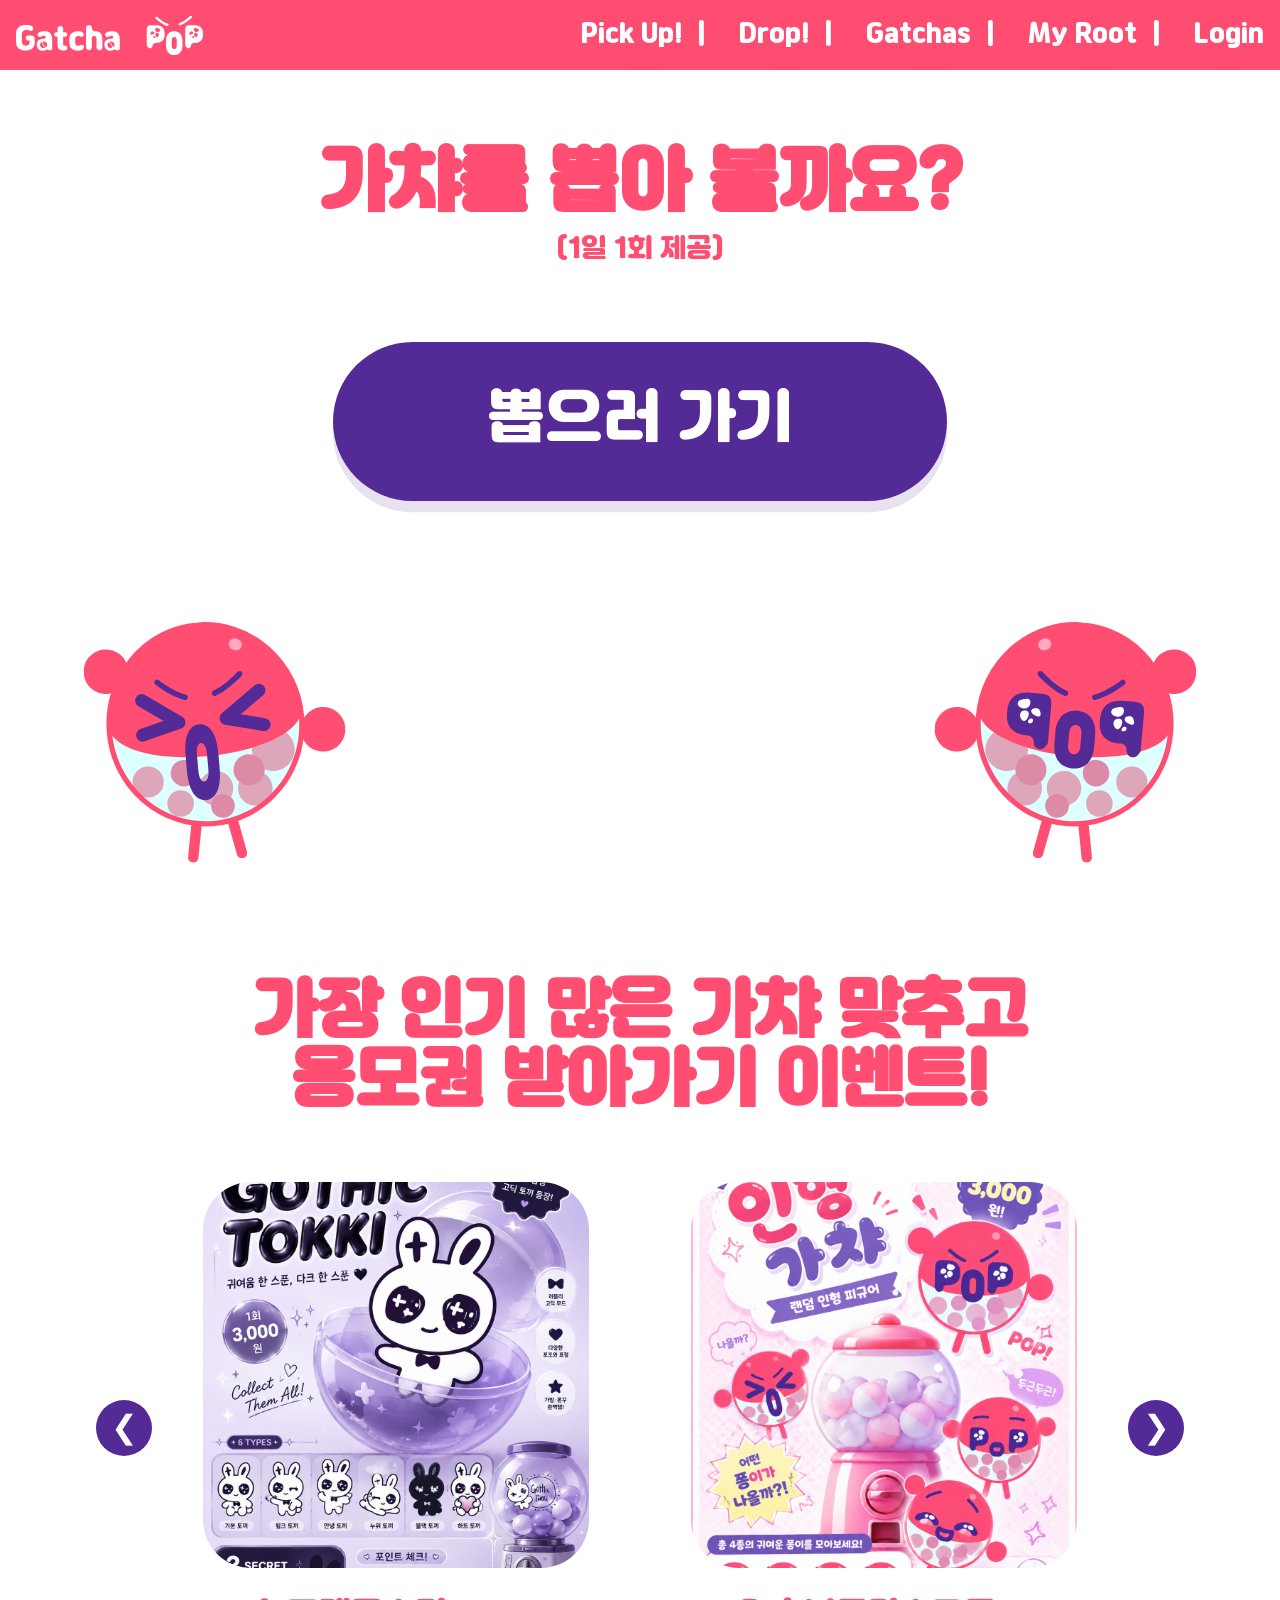
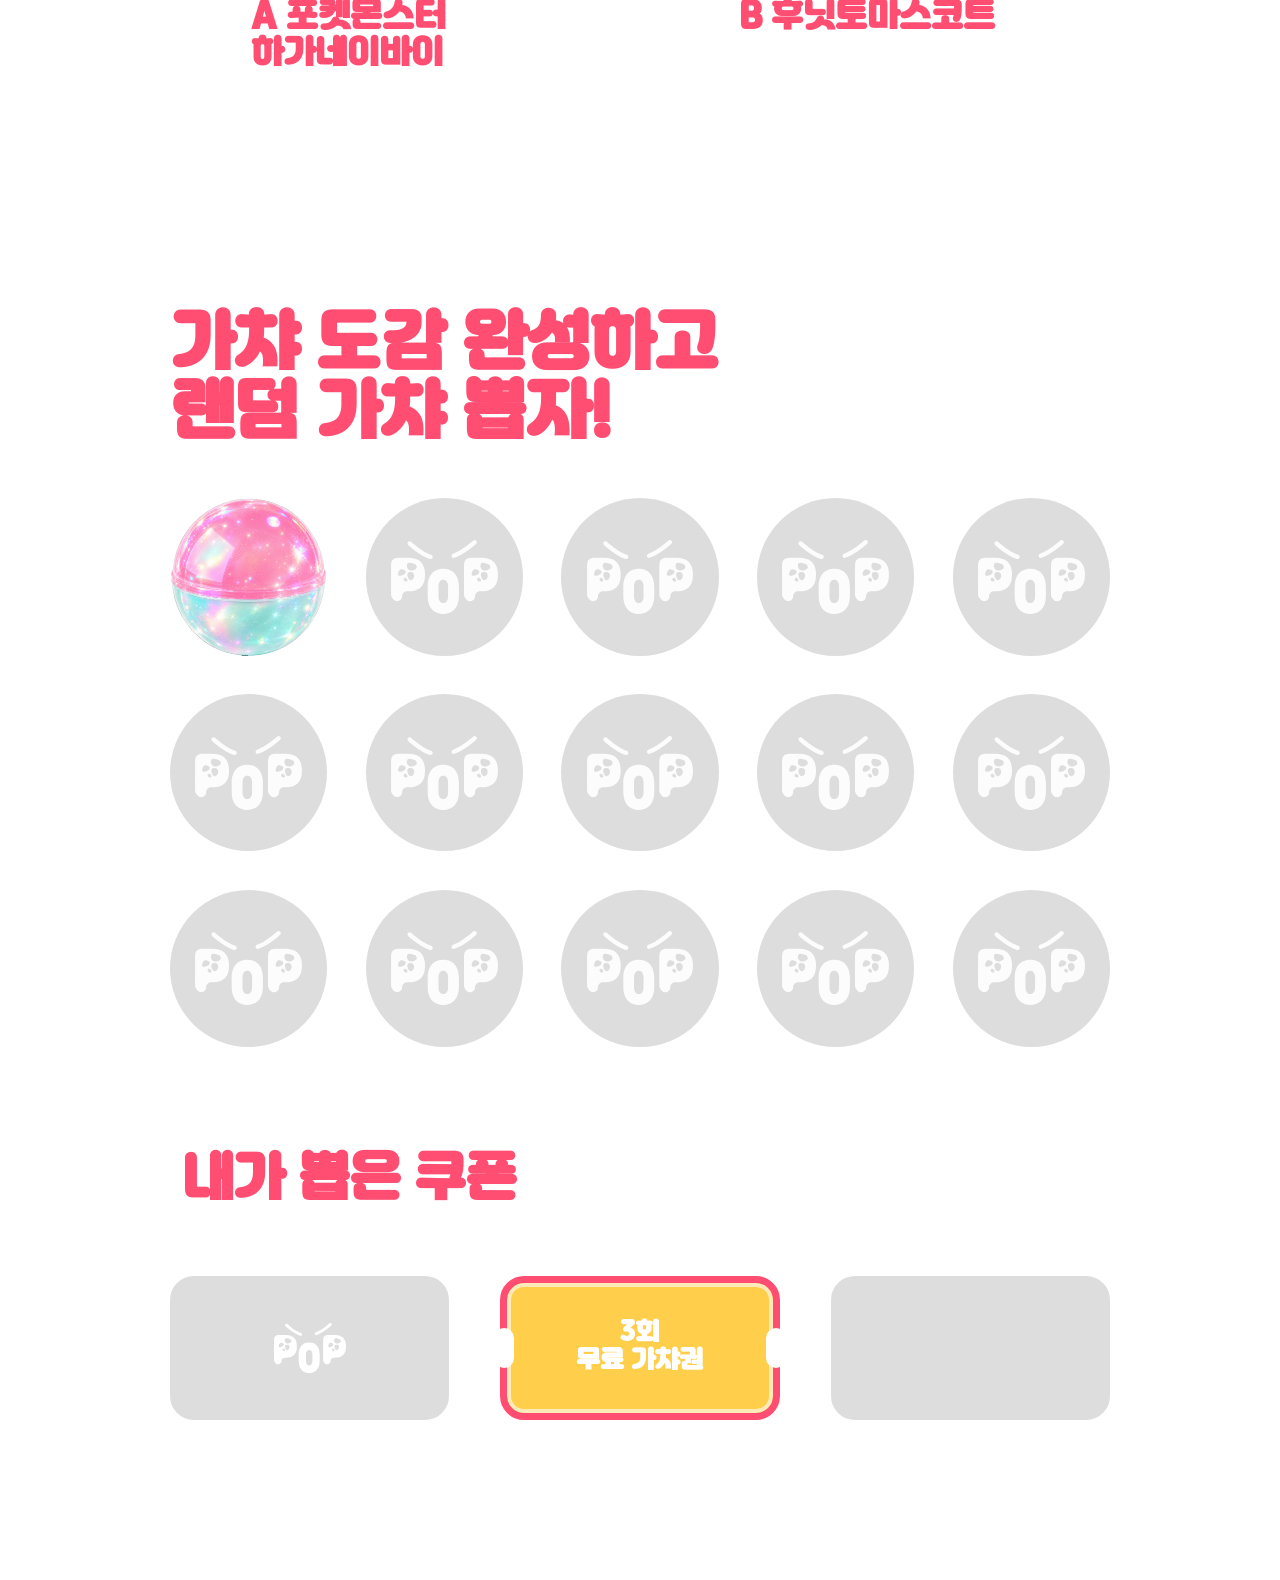
==== Drop/drop.html @ c008df4c "첫 커밋" ====
<!DOCTYPE html>
<html lang="en">
<head>
    <meta charset="UTF-8">
    <meta name="viewport" content="width=device-width, initial-scale=1.0">
    <title>Document</title>
    <link rel="stylesheet" href="../css/reset.css">
    <link rel="stylesheet" href="./drop.css">
    <link rel="stylesheet" href="../css/header.css">
</head>
<body>
    <!-- 헤더 부분 시작 -->
       <header>
        <div class="inner">
        <nav>
            <a class="logo" href="../index.html" aria-label="홈으로 이동"></a>
            <ul>
                <li>
                    <a href="../Pickup/pickup.html">Pick Up!&nbsp;&nbsp;|</a>
                </li>

                <li>
                    <a href="../Drop/drop.html">Drop!&nbsp;&nbsp;|</a>
                </li>

                <li>
                    <a href="../who/who.html">Gatchas&nbsp;&nbsp;|</a>
                </li>

                <li>
                    <a href="../myroot/myroot.html">My Root&nbsp;&nbsp;|</a>
                </li>

                <li>
                    <a href="../login/login.html">Login</a>
                </li>
            </ul>
        </nav>
        </div>
       </header>
       <!-- section start -->
        <section class="section1">
    <div class="drop-hero-inner">
        <div class="drop-hero-copy">
            <h1>가챠를 뽑아 볼까요?</h1>
            <p>(1일 1회 제공)</p>
            <a class="drop-draw-button" href="#">뽑으러 가기</a>
        </div>

        <img class="drop-character drop-character-left"
             src="../all/chara-ohno.svg"
             alt="가챠를 기대하는 퐁이">
        <img class="drop-character drop-character-right"
             src="../all/chara-nomal.svg"
             alt="가챠를 안내하는 퐁이">
    </div>
</section>
<!-- 섹션2시작 -->
 <section class="section2">
    <div class="drop-event-inner">
        <h2>가장 인기 많은 가챠 맞추고<br>응모권 받아가기 이벤트!</h2>

        <div class="drop-event-slider">
            <button class="drop-event-arrow drop-event-prev" type="button" aria-label="이전 이벤트 상품">&#10094;</button>

            <div class="drop-event-list">
                <article class="drop-event-card">
                    <img src="../all/1.png" alt="A 포켓몬스터 가챠 상품">
                    <h3>A 포켓몬스터<br>하가네이바이</h3>
                </article>
                <article class="drop-event-card">
                    <img src="../all/2.png" alt="B 포켓몬스터 가챠 상품">
                    <h3>B 후닛토마스코트</h3>
                </article>
            </div>

            <button class="drop-event-arrow drop-event-next" type="button" aria-label="다음 이벤트 상품">&#10095;</button>
        </div>
    </div>
</section>
<!-- 섹션3 시작 -->
 <section class="section3">
    <div class="collection-inner">
        <h2>가챠 도감 완성하고<br>랜덤 가챠 뽑자!</h2>

        <div class="collection-grid" aria-label="가챠 도감">
            <div class="collection-item collected">
                <img src="../all/ball01.png" alt="수집한 가챠 캡슐">
            </div>            <div class="collection-item locked">
                <img src="../all/face.svg" alt="아직 잠긴 가챠 도감">
            </div>            <div class="collection-item locked">
                <img src="../all/face.svg" alt="아직 잠긴 가챠 도감">
            </div>            <div class="collection-item locked">
                <img src="../all/face.svg" alt="아직 잠긴 가챠 도감">
            </div>            <div class="collection-item locked">
                <img src="../all/face.svg" alt="아직 잠긴 가챠 도감">
            </div>            <div class="collection-item locked">
                <img src="../all/face.svg" alt="아직 잠긴 가챠 도감">
            </div>            <div class="collection-item locked">
                <img src="../all/face.svg" alt="아직 잠긴 가챠 도감">
            </div>            <div class="collection-item locked">
                <img src="../all/face.svg" alt="아직 잠긴 가챠 도감">
            </div>            <div class="collection-item locked">
                <img src="../all/face.svg" alt="아직 잠긴 가챠 도감">
            </div>            <div class="collection-item locked">
                <img src="../all/face.svg" alt="아직 잠긴 가챠 도감">
            </div>            <div class="collection-item locked">
                <img src="../all/face.svg" alt="아직 잠긴 가챠 도감">
            </div>            <div class="collection-item locked">
                <img src="../all/face.svg" alt="아직 잠긴 가챠 도감">
            </div>            <div class="collection-item locked">
                <img src="../all/face.svg" alt="아직 잠긴 가챠 도감">
            </div>            <div class="collection-item locked">
                <img src="../all/face.svg" alt="아직 잠긴 가챠 도감">
            </div>            <div class="collection-item locked">
                <img src="../all/face.svg" alt="아직 잠긴 가챠 도감">
            </div>        </div>

        <h3>내가 뽑은 쿠폰</h3>
        <div class="coupon-list">
            <div class="coupon-slot">
                <img src="../all/face.svg" alt="" aria-hidden="true">
            </div>
            <div class="coupon-slot coupon-active">
                <strong>3회<br>무료 가챠권</strong>
            </div>
            <div class="coupon-slot"></div>
        </div>
    </div>
</section>
</body>
</html>
---- Drop/drop.css ----
﻿@font-face {
    font-family: "Jalnan2";
    src:
        url("../Jalnan2TTF.ttf") format("truetype"),
        url("../Jalnan2.otf") format("opentype");
    font-weight: normal;
    font-style: normal;
    font-display: swap;
}

:root {
    --yellow: #FFCF4C;
    --pink: #FF4E72;
    --blue: #75C5C8;
    --babyblue: #50A1A3;
    --ink: #542A96;
    --muted: #eaeff1;
    --paper: rgba(255, 255, 255, 0.86);
    font-family: "Jalnan2", sans-serif;
}
* { box-sizing: border-box; 
font-family: "Jalnan2", sans-serif;}

html { scroll-behavior: smooth; }
::-webkit-scrollbar{
        display: none;
    }
header{
  position: fixed;
  top: 0;
  left: 0;
  z-index: 100;
  width: 100%;
  height: 70px;
  background-color: #FF4E72;
}
body{ padding-top: 70px; }
.inner{
  width: min(1600px, calc(100% - 32px));
  height: 100%;
  margin: 0 auto;
}
nav{
  width: 100%;
  height: 100%;
  display: flex;
  align-items: center;
  justify-content: space-between;
}
nav>ul{
  width: 85%;
  display: flex;
  align-items: center;
  justify-content: end;
  gap: 2rem;
  font-size: 1.5rem;
  color: white;
}
nav>ul>li>a{

}
.logo{
  position: relative;
  z-index: 1;
  display: block;
  width: 15%;
  height: 100%;
  background-image: url(../all/logo-white.svg);
  background-position: center;
  background-repeat: no-repeat;
  background-size: contain;
  cursor: pointer;
}
/* section1 - 하루 한 번 가챠 뽑기 */
.section1{
  width: 100%;
  min-height: calc(100vh - 70px);
}
.drop-hero-inner{
  position: relative;
  width: min(1600px, 100%);
  min-height: calc(100vh - 70px);
  margin: 0 auto;
  padding: 5rem 6rem 3rem;
  display: flex;
  align-items: flex-start;
  justify-content: center;
  overflow: hidden;
}
.drop-hero-copy{
  position: relative;
  z-index: 2;
  display: flex;
  flex-direction: column;
  align-items: center;
  text-align: center;
}
.drop-hero-copy h1{
  margin: 0;
  color: var(--pink);
  font-size: clamp(3rem, 5.5vw, 6rem);
  line-height: 1.05;
  white-space: nowrap;
}
.drop-hero-copy p{
  margin: .45rem 0 4.5rem;
  color: var(--pink);
  font-size: clamp(1.25rem, 2vw, 2rem);
}
.drop-draw-button{
  min-width: clamp(24rem, 48vw, 48rem);
  padding: 3.2rem 4rem;
  border-radius: 999px;
  background: var(--ink);
  box-shadow: 0 .7rem 0 rgba(84, 42, 150, .14);
  color: #fff;
  font-size: clamp(2.5rem, 4.5vw, 5rem);
  line-height: 1;
  text-align: center;
  transition: transform .2s ease, box-shadow .2s ease;
}
.drop-draw-button:hover{
  transform: translateY(-.35rem);
  box-shadow: 0 1rem 0 rgba(84, 42, 150, .14);
}
.drop-draw-button:active{
  transform: translateY(.25rem);
  box-shadow: 0 .35rem 0 rgba(84, 42, 150, .14);
}
.drop-draw-button:focus-visible{
  outline: .35rem solid var(--yellow);
  outline-offset: .45rem;
}
.drop-character{
  position: absolute;
  bottom: 2.5rem;
  display: block;
  width: clamp(13rem, 20vw, 23rem);
  height: auto;
}
.drop-character-left{
  left: clamp(2rem, 7vw, 8rem);
  transform: rotate(-5deg);
}
.drop-character-right{
  right: clamp(2rem, 7vw, 8rem);
  transform: scaleX(-1) rotate(-5deg);
}
@media (max-width: 750px){
  .drop-hero-inner{
    min-height: 47rem;
    padding: 4rem 1.25rem 2rem;
  }
  .drop-hero-copy h1{
    white-space: normal;
  }
  .drop-hero-copy p{
    margin-bottom: 3rem;
  }
  .drop-draw-button{
    min-width: min(28rem, calc(100vw - 3rem));
    padding: 2rem 2.5rem;
  }
  .drop-character{
    width: min(11rem, 34vw);
    bottom: 2rem;
  }
  .drop-character-left{ left: .5rem; }
  .drop-character-right{ right: .5rem; }
}

/* section2 - 인기 가챠 맞추기 이벤트 */
.section2{
  width: 100%;
  min-height: 100vh;
}
.drop-event-inner{
  width: min(1600px, 100%);
  min-height: 100vh;
  margin: 0 auto;
  padding: 5rem 6rem 7rem;
}
.drop-event-inner > h2{
  margin: 0 0 4rem;
  color: var(--pink);
  font-size: clamp(3rem, 5vw, 5.5rem);
  line-height: 1.08;
  text-align: center;
}
.drop-event-slider{
  width: 100%;
  display: flex;
  align-items: center;
  gap: clamp(2rem, 4vw, 5rem);
}
.drop-event-list{
  width: min(70rem, 100%);
  margin: 0 auto;
  display: grid;
  grid-template-columns: repeat(2, minmax(0, 1fr));
  gap: clamp(4rem, 8vw, 9rem);
}
.drop-event-card{
  min-width: 0;
  display: flex;
  flex-direction: column;
  align-items: center;
}
.drop-event-card img{
  display: block;
  width: 100%;
  aspect-ratio: 1;
  border-radius: 3rem;
  object-fit: cover;
}
.drop-event-card h3{
  align-self: flex-start;
  margin: 2rem 0 0 3rem;
  color: var(--pink);
  font-size: clamp(1.5rem, 2.5vw, 2.7rem);
  line-height: 1.15;
}
.drop-event-arrow{
  flex: 0 0 3.5rem;
  width: 3.5rem;
  height: 3.5rem;
  padding: 0 0 .15rem;
  border: 0;
  border-radius: 50%;
  background: var(--ink);
  color: #fff;
  font-family: sans-serif;
  font-size: 2rem;
  line-height: 1;
  cursor: pointer;
  transition: transform .2s ease, background .2s ease;
}
.drop-event-arrow:hover{
  background: var(--pink);
  transform: scale(1.08);
}
.drop-event-arrow:focus-visible{
  outline: .3rem solid var(--yellow);
  outline-offset: .3rem;
}
@media (max-width: 800px){
  .drop-event-inner{
    padding: 4rem 3rem 6rem;
  }
  .drop-event-slider{ gap: 1rem; }
  .drop-event-list{ gap: 2rem; }
  .drop-event-card h3{
    margin-left: 1rem;
  }
}
@media (max-width: 600px){
  .section2,
  .drop-event-inner{
    min-height: auto;
  }
  .drop-event-inner{
    padding: 4rem 1.25rem 5rem;
  }
  .drop-event-list{
    width: min(22rem, calc(100% - 4rem));
    grid-template-columns: 1fr;
  }
  .drop-event-card:nth-child(2){
    display: none;
  }
  .drop-event-arrow{
    flex-basis: 2.5rem;
    width: 2.5rem;
    height: 2.5rem;
    font-size: 1.4rem;
  }
  .drop-event-card h3{
    align-self: center;
    margin-left: 0;
    text-align: center;
  }
}

/* section3 - 가챠 도감과 쿠폰 */
.section3{
  width: 100%;
  min-height: 150vh;
}
.collection-inner{
  width: min(1100px, 100%);
  min-height: 150vh;
  margin: 0 auto;
  padding: 7rem 5rem 10rem;
}
.collection-inner > h2{
  margin: 0 0 3rem;
  color: var(--pink);
  font-size: clamp(2.8rem, 5vw, 4.8rem);
  line-height: 1.08;
}
.collection-grid{
  width: 100%;
  display: grid;
  grid-template-columns: repeat(5, minmax(0, 1fr));
  gap: clamp(1.8rem, 3vw, 3.5rem);
}
.collection-item{
  aspect-ratio: 1;
  display: grid;
  place-items: center;
  border-radius: 50%;
  overflow: hidden;
}
.collection-item img{
  display: block;
}
.collection-item.collected img{
  width: 100%;
  height: 100%;
  object-fit: contain;
}
.collection-item.locked{
  background: #ddd;
}
.collection-item.locked img{
  width: 68%;
  height: 68%;
  object-fit: contain;
  filter: brightness(0) invert(1);
  opacity: .9;
}
.collection-inner > h3{
  margin: 6rem 0 3.5rem .75rem;
  color: var(--pink);
  font-size: clamp(2.4rem, 4vw, 4rem);
}
.coupon-list{
  width: 100%;
  display: grid;
  grid-template-columns: repeat(3, minmax(0, 1fr));
  gap: clamp(2rem, 4vw, 4rem);
}
.coupon-slot{
  min-height: 9rem;
  display: grid;
  place-items: center;
  border-radius: 1.5rem;
  background: #ddd;
}
.coupon-slot > img{
  width: 4.5rem;
  height: 4.5rem;
  object-fit: contain;
  filter: brightness(0) invert(1);
}
.coupon-active{
  position: relative;
  border: .45rem solid var(--pink);
  background: var(--yellow);
  box-shadow: inset 0 0 0 .25rem rgba(255,255,255,.6);
  color: #fff;
  text-align: center;
}
.coupon-active::before,
.coupon-active::after{
  content: "";
  position: absolute;
  top: 50%;
  width: 1.25rem;
  height: 2.5rem;
  border-radius: 999px;
  background: #fff;
  transform: translateY(-50%);
}
.coupon-active::before{ left: -.85rem; }
.coupon-active::after{ right: -.85rem; }
.coupon-active strong{
  font-size: clamp(1rem, 2vw, 1.5rem);
  line-height: 1.15;
}
@media (max-width: 650px){
  .section3,
  .collection-inner{
    min-height: auto;
  }
  .collection-inner{
    padding: 4rem 1.25rem 5rem;
  }
  .collection-inner > h2{
    text-align: center;
  }
  .collection-grid{
    grid-template-columns: repeat(3, minmax(0, 1fr));
    gap: 1rem;
  }
  .collection-inner > h3{
    margin-top: 3.5rem;
    text-align: center;
  }
  .coupon-list{
    gap: .75rem;
  }
  .coupon-slot{
    min-height: 5.5rem;
    border-radius: 1rem;
  }
}
---- css/header.css ----
/* 메인(index)과 동일한 공용 헤더 */
header{
  position: fixed;
  top: 0;
  left: 0;
  z-index: 100;
  width: 100%;
  height: 70px;
  background-color: #FF4E72;
}
body{ padding-top: 70px; }
.inner{
  width: min(1600px, calc(100% - 32px));
  height: 100%;
  margin: 0 auto;
}
nav{
  width: 100%;
  height: 100%;
  display: flex;
  align-items: center;
  justify-content: space-between;
}
nav > ul{
  position: relative;
  width: 85%;
  height: 100%;
  display: flex;
  align-items: center;
  justify-content: end;
  font-size: 1.5rem;
  color: white;
}
nav > ul > li{
  --drop-height: 8.5rem;
  --drop-delay: 0ms;
  position: relative;
  height: 100%;
  display: flex;
  align-items: center;
}
nav > ul > li::before{
  content: "";
  position: absolute;
  z-index: -1;
  top: 0;
  left: 50%;
  width: 100%;
  height: 100%;
  border-radius: 0 0 999px 999px;
  background: #FF4E72;
  opacity: .7;
  transform: translateX(-50%);
  transition: height 520ms cubic-bezier(.22, .8, .28, 1.08), filter 220ms ease;
  transition-delay: var(--drop-delay);
  pointer-events: none;
}
nav > ul > li > a{
  position: relative;
  z-index: 1;
  display: flex;
  align-items: center;
  height: 100%;
  white-space: nowrap;
}
nav > ul > li:nth-child(1){ --drop-height: 12rem; --drop-delay: 0ms; }
nav > ul > li:nth-child(2){ --drop-height: 8rem; --drop-delay: 55ms; }
nav > ul > li:nth-child(3){ --drop-height: 19rem; --drop-delay: 110ms; }
nav > ul > li:nth-child(4){ --drop-height: 21rem; --drop-delay: 165ms; }
nav > ul > li:nth-child(5){ --drop-height: 13.5rem; --drop-delay: 220ms; }
nav > ul:hover > li::before,
nav > ul:focus-within > li::before{
  height: var(--drop-height);
  filter: drop-shadow(0 .35rem 0 rgba(255, 78, 114, .18));
}
nav > ul > li:hover::before,
nav > ul > li:focus-within::before{
  height: calc(var(--drop-height) + 1.25rem);
}
.logo{
  position: relative;
  z-index: 1;
  display: block;
  width: 15%;
  height: 100%;
  background-image: url("../all/logo-white.svg");
  background-position: center;
  background-repeat: no-repeat;
  background-size: contain;
  cursor: pointer;
}
@media (prefers-reduced-motion: reduce){
  nav > ul > li::before{ height: 100%; transition: none; }
}
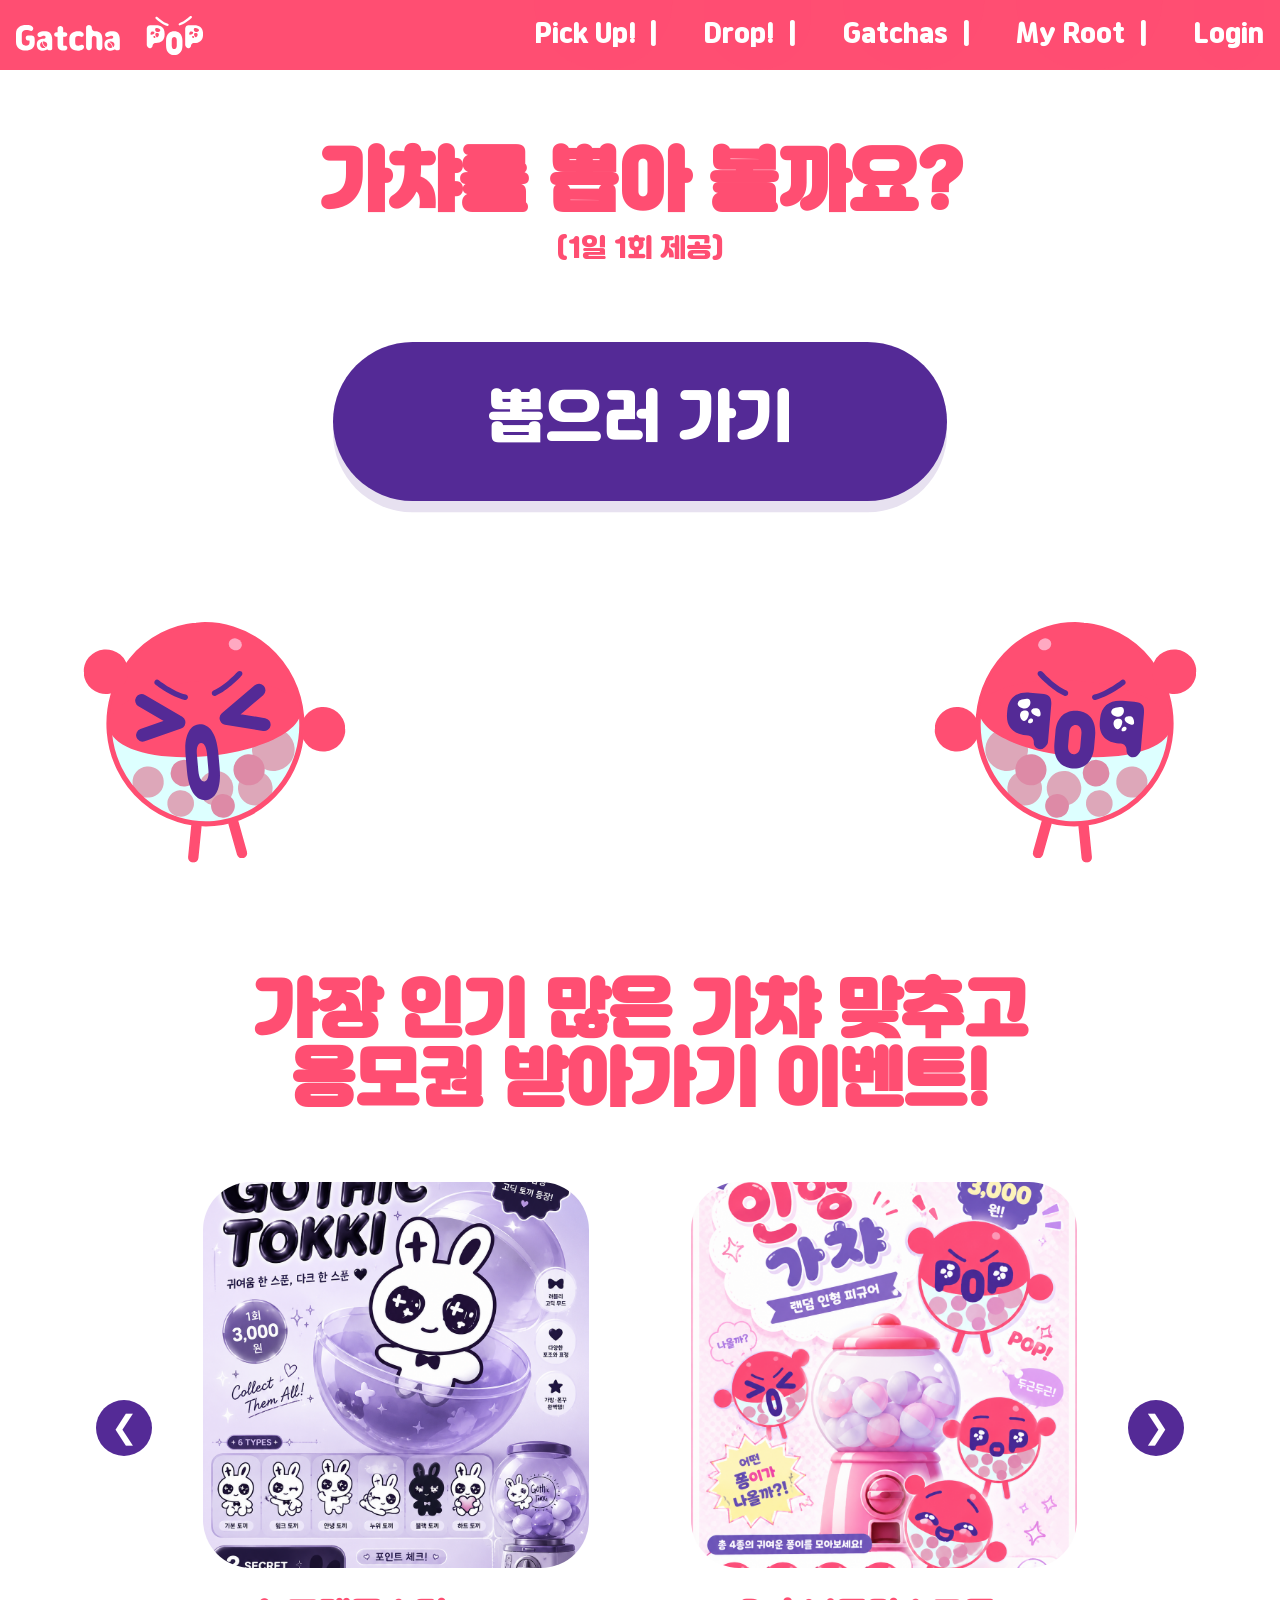
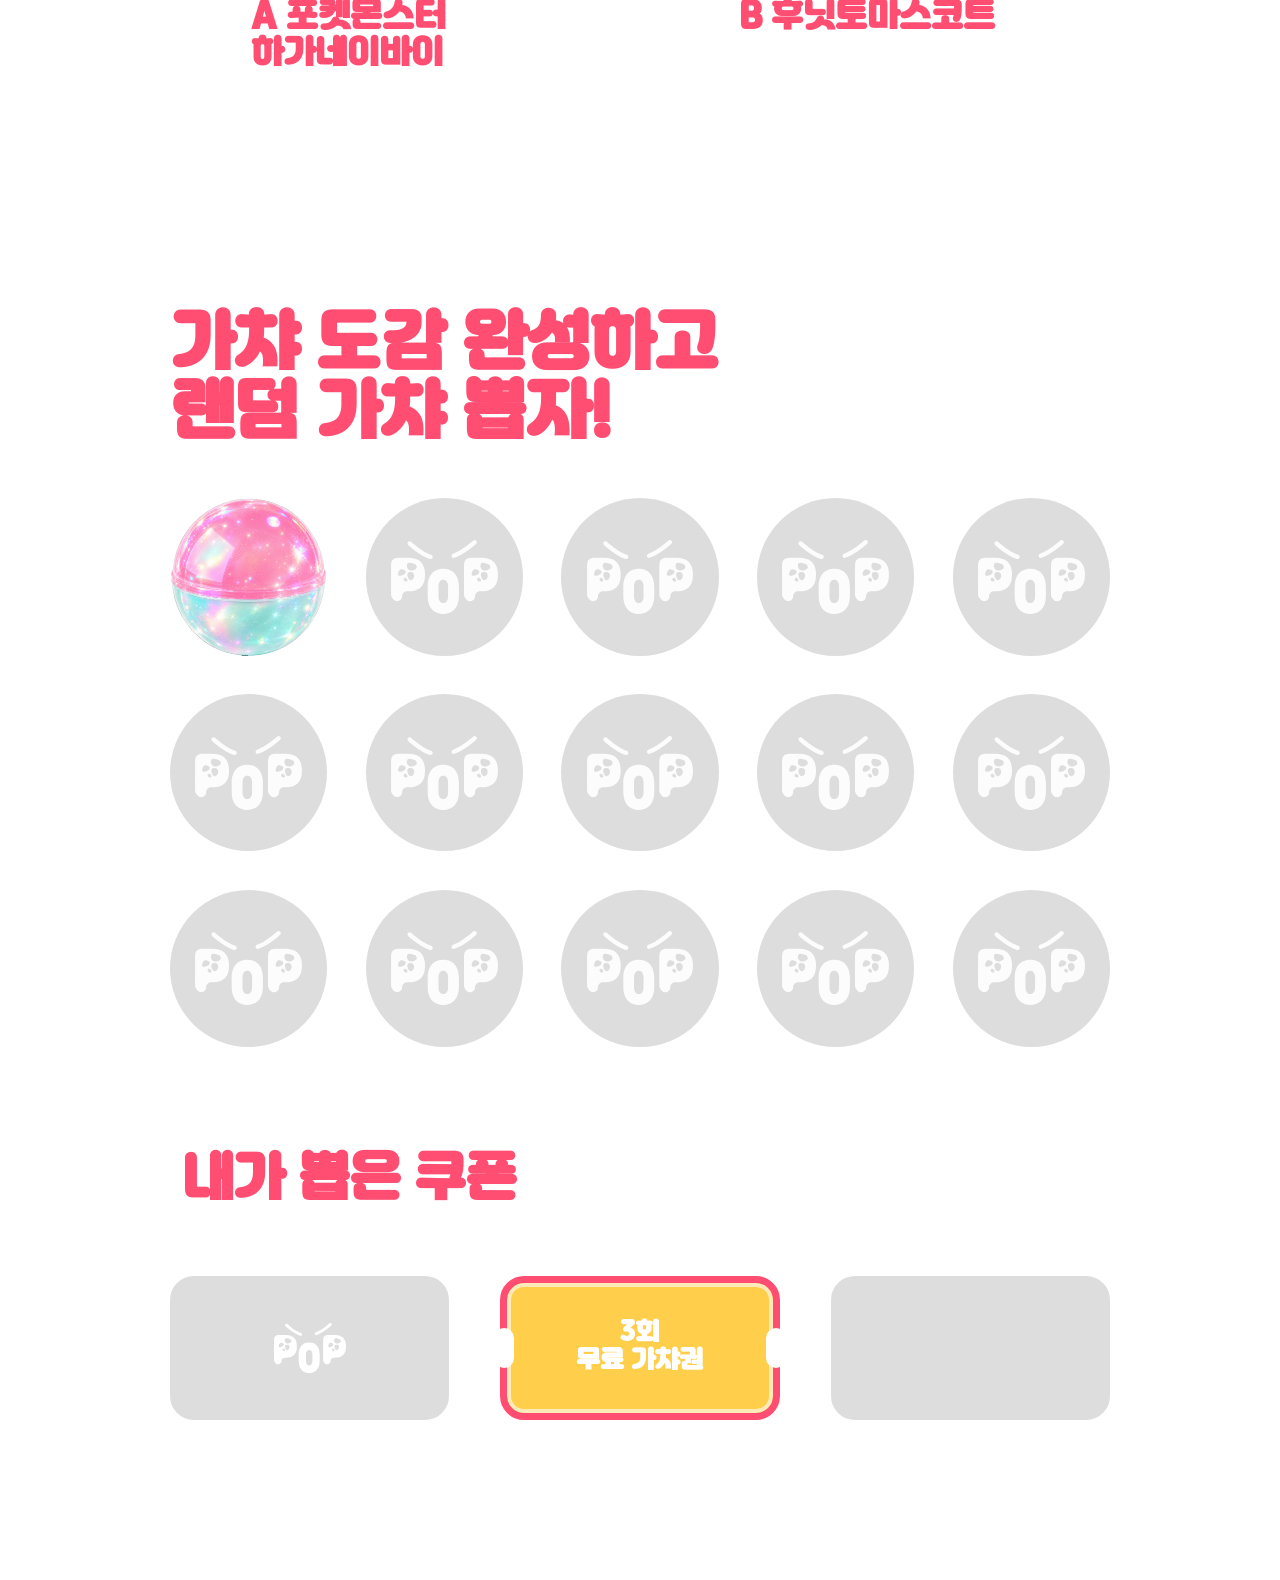
==== commit cd08a090: "첫 커밋" ====
--- a/Drop/drop.html
+++ b/Drop/drop.html
@@ -7,6 +7,7 @@
     <link rel="stylesheet" href="../css/reset.css">
     <link rel="stylesheet" href="./drop.css">
     <link rel="stylesheet" href="../css/header.css">
+    <link rel="stylesheet" href="../css/responsive.css">
 </head>
 <body>
     <!-- 헤더 부분 시작 -->
@@ -16,19 +17,19 @@
             <a class="logo" href="../index.html" aria-label="홈으로 이동"></a>
             <ul>
                 <li>
-                    <a href="../Pickup/pickup.html">Pick Up!&nbsp;&nbsp;|</a>
+                    <a href="../Pickup/pickup.html">Pick Up!</a>
                 </li>
 
                 <li>
-                    <a href="../Drop/drop.html">Drop!&nbsp;&nbsp;|</a>
+                    <a href="../Drop/drop.html">Drop!</a>
                 </li>
 
                 <li>
-                    <a href="../who/who.html">Gatchas&nbsp;&nbsp;|</a>
+                    <a href="../who/who.html">Gatchas</a>
                 </li>
 
                 <li>
-                    <a href="../myroot/myroot.html">My Root&nbsp;&nbsp;|</a>
+                    <a href="../myroot/myroot.html">My Root</a>
                 </li>
 
                 <li>
--- a/Drop/drop.css
+++ b/Drop/drop.css
@@ -153,13 +153,15 @@
   }
   .drop-hero-copy h1{
     white-space: normal;
+    font-size: clamp(2.3rem, 10vw, 3.5rem);
   }
   .drop-hero-copy p{
     margin-bottom: 3rem;
   }
   .drop-draw-button{
-    min-width: min(28rem, calc(100vw - 3rem));
+    min-width: min(28rem, calc(100vw - 4rem));
     padding: 2rem 2.5rem;
+    font-size: clamp(2rem, 9vw, 3.5rem);
   }
   .drop-character{
     width: min(11rem, 34vw);
--- a/css/responsive.css
+++ b/css/responsive.css
@@ -0,0 +1,30 @@
+@media (min-width: 769px){
+  header nav > ul > li:not(:last-child) > a::after{
+    content: "|";
+    margin-inline: .8rem;
+  }
+}
+
+@media (max-width: 1024px){
+  .logo{ width: auto; flex: 0 0 clamp(8rem, 20vw, 10rem); }
+  nav > ul{ width: auto; flex: 1; justify-content: space-evenly; gap: .35rem; font-size: clamp(.95rem, 2vw, 1.2rem); }
+  nav > ul > li > a{ padding-inline: .35rem; }
+}
+
+@media (max-width: 768px){
+  header{ height: 112px; }
+  body{ padding-top: 112px; }
+  header .inner{ width: min(100% - 24px, 1600px); }
+  header nav{ flex-direction: column; justify-content: flex-start; }
+  header .logo{ width: clamp(7rem, 31vw, 9rem); height: 48px; flex: 0 0 48px; margin-inline: auto; }
+  header nav > ul{ width: 100%; height: 64px; flex: 0 0 64px; display: grid; grid-template-columns: repeat(5, minmax(0, 1fr)); gap: 0; font-size: clamp(.68rem, 2.55vw, .95rem); }
+  header nav > ul > li{ min-width: 0; height: 100%; justify-content: center; }
+  header nav > ul > li::before{ display: none; }
+  header nav > ul > li > a{ padding-inline: clamp(.15rem, .8vw, .4rem); }
+}
+
+@media (max-width: 480px){
+  header .inner{ width: calc(100% - 16px); }
+  header nav > ul{ font-size: .62rem; }
+  header nav > ul > li > a{ padding-inline: .1rem; }
+}
